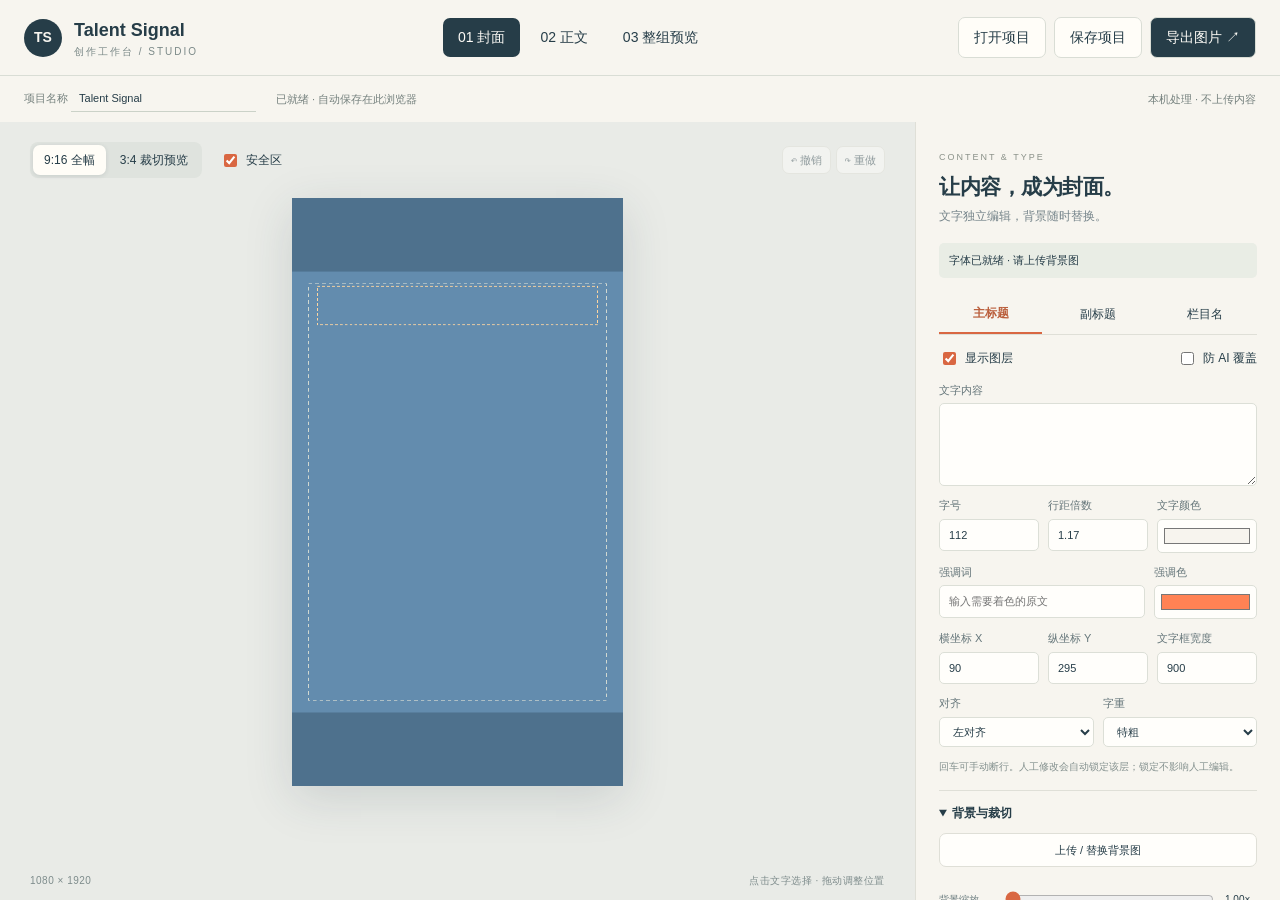
==== docs/index.html @ 7e623dcb "Publish integrated Talent Signal Studio for GitHub Pages" ====
<!doctype html>
<html lang="zh-CN"><head><meta charset="utf-8"><meta name="viewport" content="width=device-width,initial-scale=1"><title>Talent Signal · 创作工作台</title><link rel="stylesheet" href="studio.css"></head>
<body>
<header><div class="brand"><span>TS</span><div><strong>Talent Signal</strong><small>创作工作台 / STUDIO</small></div></div>
<nav aria-label="编辑模块"><button data-tab="cover" aria-selected="true">01 封面</button><button data-tab="body" aria-selected="false">02 正文</button><button data-tab="preview" aria-selected="false">03 整组预览</button></nav>
<div class="actions"><button id="open" disabled>打开项目</button><button id="save" disabled>保存项目</button><button id="export" class="primary" disabled>导出图片 ↗</button></div></header>
<div class="meta"><label>项目名称 <input id="name" value="Talent Signal" maxlength="100" disabled></label><span id="status" role="status">正在加载编辑器与本地字体…</span><span>本机处理 · 不上传内容</span></div>
<main id="workspace"><iframe id="cover" class="panel active" title="Talent Signal 封面编辑器" src="cover/index.html"></iframe><iframe id="body" class="panel" title="正文编辑器（不含封面）" src="body/index.html" inert></iframe>
<section id="preview" class="panel" inert><div class="preview-heading"><div><h1>从封面到最后一页。</h1><p>保留各自原始比例，不拉伸、不重复叠加标题。封面由 Talent Signal 标准编辑器渲染。</p></div><button id="refresh">刷新预览</button></div><div id="gallery"></div></section></main>
<dialog id="exportDialog"><form method="dialog"><h2>导出图片</h2><p>保持原尺寸：封面 1080×1920 / 1080×1440；正文 2160×3600。</p><label>范围<select id="scope"><option value="all">整组：封面 + 正文</option><option value="cover">仅封面</option><option value="body">仅正文</option></select></label><label>封面比例<select id="ratio"><option value="9:16">9:16 完整封面</option><option value="3:4">3:4 中央裁切</option></select></label><label>格式<select id="format"><option value="image/png">PNG 无损</option><option value="image/jpeg">JPG</option></select></label><p>多张图片打包为 ZIP，按顺序编号；封面不会进入正文排版引擎。</p><div class="dialog-actions"><button value="cancel">取消</button><button id="download" type="button" class="primary">开始导出</button></div></form></dialog>
<input id="file" type="file" accept=".json,application/json" hidden>
<script src="core.js"></script><script src="studio.js"></script></body></html>
---- docs/studio.css ----
:root{font:14px/1.5 -apple-system,BlinkMacSystemFont,"PingFang SC",sans-serif;color:#263d48;background:#e9ebe7}*{box-sizing:border-box}body{margin:0}button,input,select{font:inherit}button{cursor:pointer;border:1px solid #d9ddd5;background:#fffdf8;border-radius:7px;padding:9px 15px;color:inherit}button:hover{background:#e9ede5}button:disabled{opacity:.5;cursor:wait}button:focus-visible,input:focus-visible,select:focus-visible{outline:2px solid #d96742;outline-offset:3px}header{height:76px;display:flex;align-items:center;justify-content:space-between;padding:0 24px;gap:20px;background:#f7f5ef;border-bottom:1px solid #d9ddd5}.brand{display:flex;align-items:center;gap:12px}.brand>span{background:#263d48;color:#f7f5ef;border-radius:50%;width:38px;height:38px;display:grid;place-items:center;font-weight:800}.brand strong{font-size:18px}.brand small{display:block;color:#7b8988;font-size:10px;letter-spacing:2px}nav{display:flex;gap:5px}nav button{border:0;background:transparent}nav button[aria-selected=true]{background:#263d48;color:#fffdf8}.actions{display:flex;gap:8px}.primary{background:#263d48;color:#fffdf8}.primary:hover{background:#395762}.meta{height:46px;display:flex;gap:20px;align-items:center;padding:0 24px;background:#f7f5ef;font-size:11px;color:#75817e}.meta input{border:0;border-bottom:1px solid #cbd2c8;background:transparent;padding:4px 8px;color:#263d48;width:185px}.meta>span:last-child{margin-left:auto}#status.error{color:#ab402d}#workspace{height:calc(100vh - 122px);position:relative;overflow:hidden}.panel{position:absolute;inset:0;width:100%;height:100%;border:0;visibility:hidden;pointer-events:none}.panel.active{visibility:visible;pointer-events:auto}#preview{overflow:auto;padding:28px 36px}.preview-heading{display:flex;justify-content:space-between;align-items:center;margin-bottom:24px}.preview-heading h1{font-size:24px;margin:0 0 8px}.preview-heading p{font-size:12px;color:#748581;margin:0}#gallery{display:grid;grid-template-columns:repeat(auto-fill,minmax(220px,1fr));gap:26px;align-items:start}figure{margin:0}figure img{width:100%;display:block;box-shadow:0 8px 28px #263d4820}figcaption{margin-top:10px;font-size:12px}.empty{padding:30px;border:1px dashed #9aa99f;border-radius:10px;color:#76847d}dialog{border:1px solid #d9ddd5;border-radius:14px;background:#f7f5ef;color:inherit;width:min(500px,92vw);padding:28px}dialog::backdrop{background:#132b3880}dialog h2{margin:0 0 15px}dialog p{font-size:12px;color:#748581}dialog label{display:block;margin:15px 0}dialog select{display:block;width:100%;padding:9px;margin-top:5px;border:1px solid #ccd3c9;border-radius:5px;background:#fffdf8}.dialog-actions{display:flex;justify-content:flex-end;gap:10px;margin-top:24px}@media(max-width:1050px){header{height:120px;flex-wrap:wrap;gap:8px;padding:12px}nav{order:3;width:100%;justify-content:center}.meta{padding:0 12px}.meta>span:last-child{display:none}#workspace{height:calc(100vh - 166px)}.actions button{padding:8px}.brand strong{font-size:15px}#preview{padding:20px}}
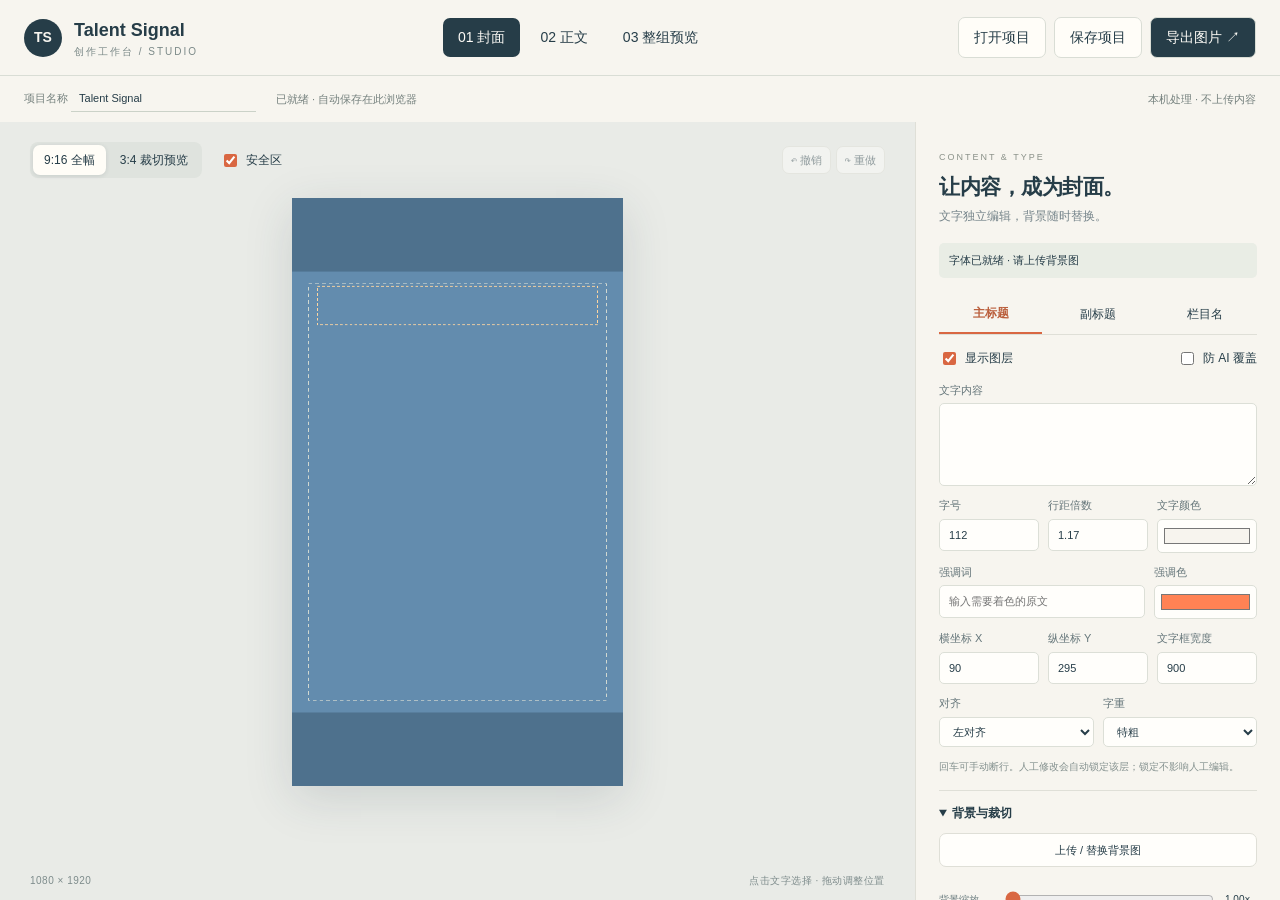
==== commit 0232e37b: "Version footer resources to refresh cached Z Jobs options" ====
--- a/docs/index.html
+++ b/docs/index.html
@@ -5,8 +5,8 @@
 <nav aria-label="编辑模块"><button data-tab="cover" aria-selected="true">01 封面</button><button data-tab="body" aria-selected="false">02 正文</button><button data-tab="preview" aria-selected="false">03 整组预览</button></nav>
 <div class="actions"><button id="open" disabled>打开项目</button><button id="save" disabled>保存项目</button><button id="export" class="primary" disabled>导出图片 ↗</button></div></header>
 <div class="meta"><label>项目名称 <input id="name" value="Talent Signal" maxlength="100" disabled></label><span id="status" role="status">正在加载编辑器与本地字体…</span><span>本机处理 · 不上传内容</span></div>
-<main id="workspace"><iframe id="cover" class="panel active" title="Talent Signal 封面编辑器" src="cover/index.html"></iframe><iframe id="body" class="panel" title="正文编辑器（不含封面）" src="body/index.html" inert></iframe>
+<main id="workspace"><iframe id="cover" class="panel active" title="Talent Signal 封面编辑器" src="cover/index.html"></iframe><iframe id="body" class="panel" title="正文编辑器（不含封面）" src="body/index.html?v=20260923-zjobs-1" inert></iframe>
 <section id="preview" class="panel" inert><div class="preview-heading"><div><h1>从封面到最后一页。</h1><p>保留各自原始比例，不拉伸、不重复叠加标题。封面由 Talent Signal 标准编辑器渲染。</p></div><button id="refresh">刷新预览</button></div><div id="gallery"></div></section></main>
 <dialog id="exportDialog"><form method="dialog"><h2>导出图片</h2><p>保持原尺寸：封面 1080×1920 / 1080×1440；正文 2160×3600。</p><label>范围<select id="scope"><option value="all">整组：封面 + 正文</option><option value="cover">仅封面</option><option value="body">仅正文</option></select></label><label>封面比例<select id="ratio"><option value="9:16">9:16 完整封面</option><option value="3:4">3:4 中央裁切</option></select></label><label>格式<select id="format"><option value="image/png">PNG 无损</option><option value="image/jpeg">JPG</option></select></label><p>多张图片打包为 ZIP，按顺序编号；封面不会进入正文排版引擎。</p><div class="dialog-actions"><button value="cancel">取消</button><button id="download" type="button" class="primary">开始导出</button></div></form></dialog>
 <input id="file" type="file" accept=".json,application/json" hidden>
-<script src="core.js"></script><script src="studio.js"></script></body></html>
+<script src="core.js?v=20260923-zjobs-1"></script><script src="studio.js"></script></body></html>
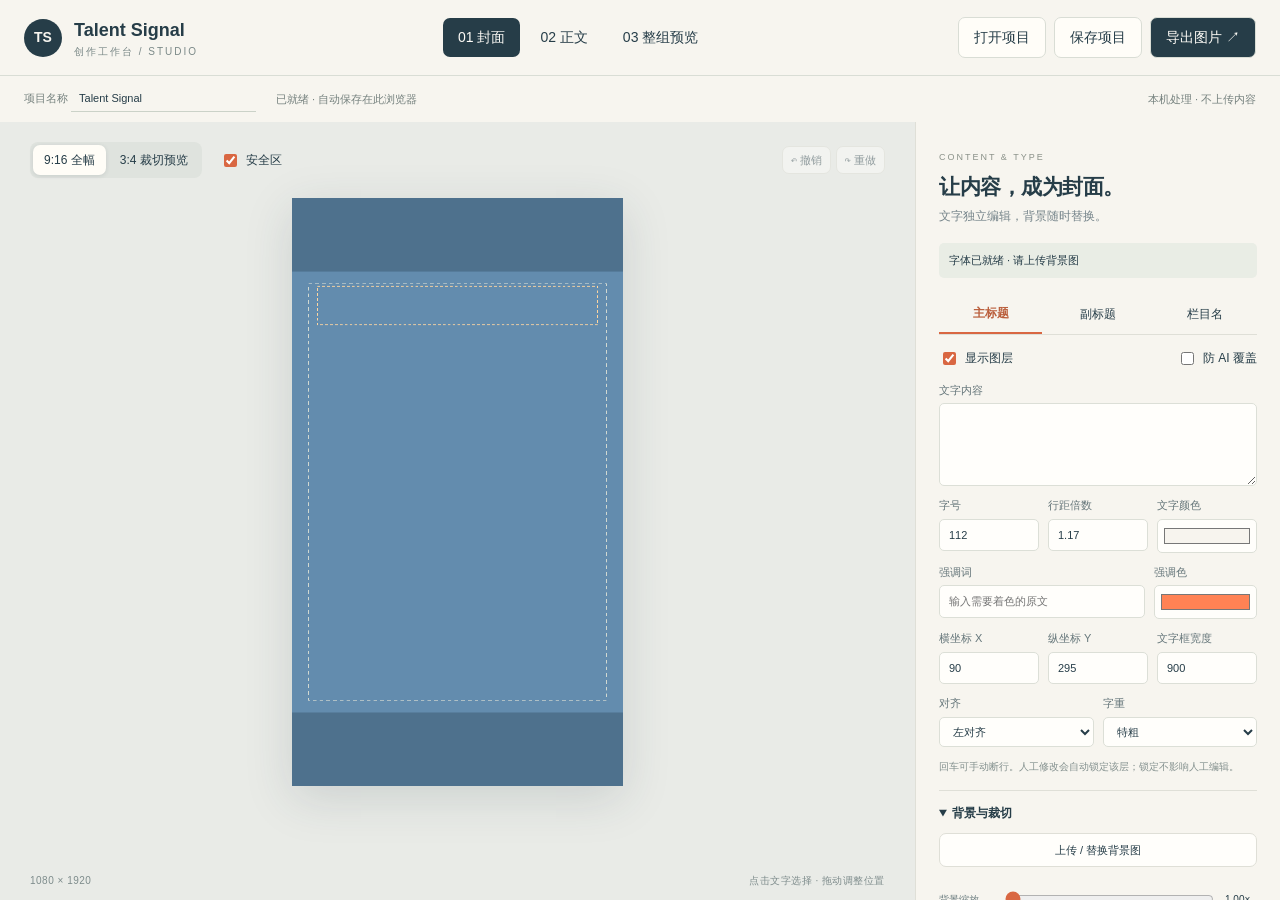
==== commit 8dd0b62f: "Add custom footer colors and heading color controls" ====
--- a/docs/index.html
+++ b/docs/index.html
@@ -5,8 +5,8 @@
 <nav aria-label="编辑模块"><button data-tab="cover" aria-selected="true">01 封面</button><button data-tab="body" aria-selected="false">02 正文</button><button data-tab="preview" aria-selected="false">03 整组预览</button></nav>
 <div class="actions"><button id="open" disabled>打开项目</button><button id="save" disabled>保存项目</button><button id="export" class="primary" disabled>导出图片 ↗</button></div></header>
 <div class="meta"><label>项目名称 <input id="name" value="Talent Signal" maxlength="100" disabled></label><span id="status" role="status">正在加载编辑器与本地字体…</span><span>本机处理 · 不上传内容</span></div>
-<main id="workspace"><iframe id="cover" class="panel active" title="Talent Signal 封面编辑器" src="cover/index.html"></iframe><iframe id="body" class="panel" title="正文编辑器（不含封面）" src="body/index.html?v=20260923-zjobs-1" inert></iframe>
+<main id="workspace"><iframe id="cover" class="panel active" title="Talent Signal 封面编辑器" src="cover/index.html"></iframe><iframe id="body" class="panel" title="正文编辑器（不含封面）" src="body/index.html?v=20260923-colors-1" inert></iframe>
 <section id="preview" class="panel" inert><div class="preview-heading"><div><h1>从封面到最后一页。</h1><p>保留各自原始比例，不拉伸、不重复叠加标题。封面由 Talent Signal 标准编辑器渲染。</p></div><button id="refresh">刷新预览</button></div><div id="gallery"></div></section></main>
 <dialog id="exportDialog"><form method="dialog"><h2>导出图片</h2><p>保持原尺寸：封面 1080×1920 / 1080×1440；正文 2160×3600。</p><label>范围<select id="scope"><option value="all">整组：封面 + 正文</option><option value="cover">仅封面</option><option value="body">仅正文</option></select></label><label>封面比例<select id="ratio"><option value="9:16">9:16 完整封面</option><option value="3:4">3:4 中央裁切</option></select></label><label>格式<select id="format"><option value="image/png">PNG 无损</option><option value="image/jpeg">JPG</option></select></label><p>多张图片打包为 ZIP，按顺序编号；封面不会进入正文排版引擎。</p><div class="dialog-actions"><button value="cancel">取消</button><button id="download" type="button" class="primary">开始导出</button></div></form></dialog>
 <input id="file" type="file" accept=".json,application/json" hidden>
-<script src="core.js?v=20260923-zjobs-1"></script><script src="studio.js"></script></body></html>
+<script src="core.js?v=20260923-colors-1"></script><script src="studio.js"></script></body></html>
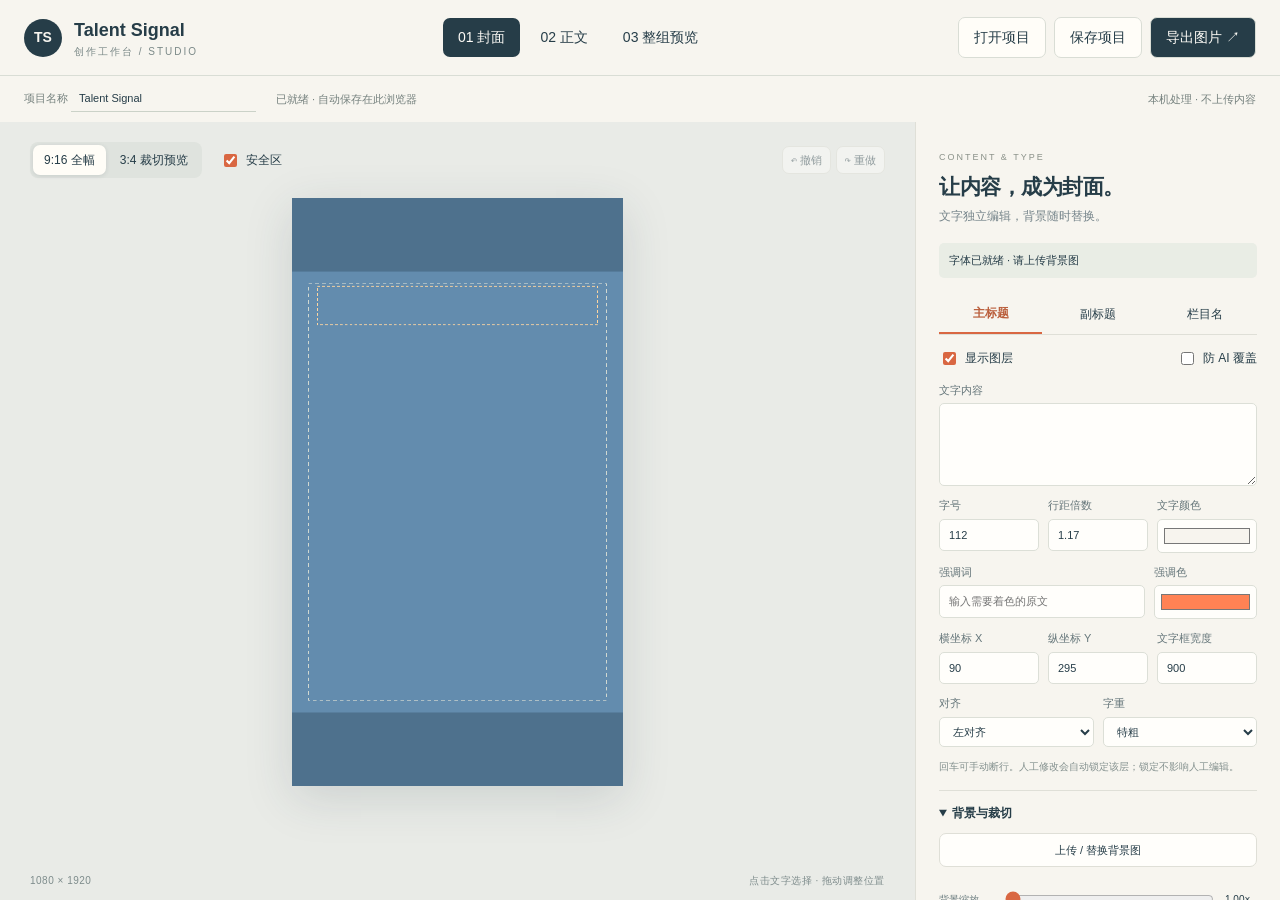
==== commit 7152ac5c: "Add configurable body margins and manual page editing" ====
--- a/docs/index.html
+++ b/docs/index.html
@@ -5,8 +5,8 @@
 <nav aria-label="编辑模块"><button data-tab="cover" aria-selected="true">01 封面</button><button data-tab="body" aria-selected="false">02 正文</button><button data-tab="preview" aria-selected="false">03 整组预览</button></nav>
 <div class="actions"><button id="open" disabled>打开项目</button><button id="save" disabled>保存项目</button><button id="export" class="primary" disabled>导出图片 ↗</button></div></header>
 <div class="meta"><label>项目名称 <input id="name" value="Talent Signal" maxlength="100" disabled></label><span id="status" role="status">正在加载编辑器与本地字体…</span><span>本机处理 · 不上传内容</span></div>
-<main id="workspace"><iframe id="cover" class="panel active" title="Talent Signal 封面编辑器" src="cover/index.html"></iframe><iframe id="body" class="panel" title="正文编辑器（不含封面）" src="body/index.html?v=20260923-colors-1" inert></iframe>
+<main id="workspace"><iframe id="cover" class="panel active" title="Talent Signal 封面编辑器" src="cover/index.html"></iframe><iframe id="body" class="panel" title="正文编辑器（不含封面）" src="body/index.html?v=20260923-layout-1" inert></iframe>
 <section id="preview" class="panel" inert><div class="preview-heading"><div><h1>从封面到最后一页。</h1><p>保留各自原始比例，不拉伸、不重复叠加标题。封面由 Talent Signal 标准编辑器渲染。</p></div><button id="refresh">刷新预览</button></div><div id="gallery"></div></section></main>
 <dialog id="exportDialog"><form method="dialog"><h2>导出图片</h2><p>保持原尺寸：封面 1080×1920 / 1080×1440；正文 2160×3600。</p><label>范围<select id="scope"><option value="all">整组：封面 + 正文</option><option value="cover">仅封面</option><option value="body">仅正文</option></select></label><label>封面比例<select id="ratio"><option value="9:16">9:16 完整封面</option><option value="3:4">3:4 中央裁切</option></select></label><label>格式<select id="format"><option value="image/png">PNG 无损</option><option value="image/jpeg">JPG</option></select></label><p>多张图片打包为 ZIP，按顺序编号；封面不会进入正文排版引擎。</p><div class="dialog-actions"><button value="cancel">取消</button><button id="download" type="button" class="primary">开始导出</button></div></form></dialog>
 <input id="file" type="file" accept=".json,application/json" hidden>
-<script src="core.js?v=20260923-colors-1"></script><script src="studio.js"></script></body></html>
+<script src="core.js?v=20260923-layout-1"></script><script src="studio.js"></script></body></html>
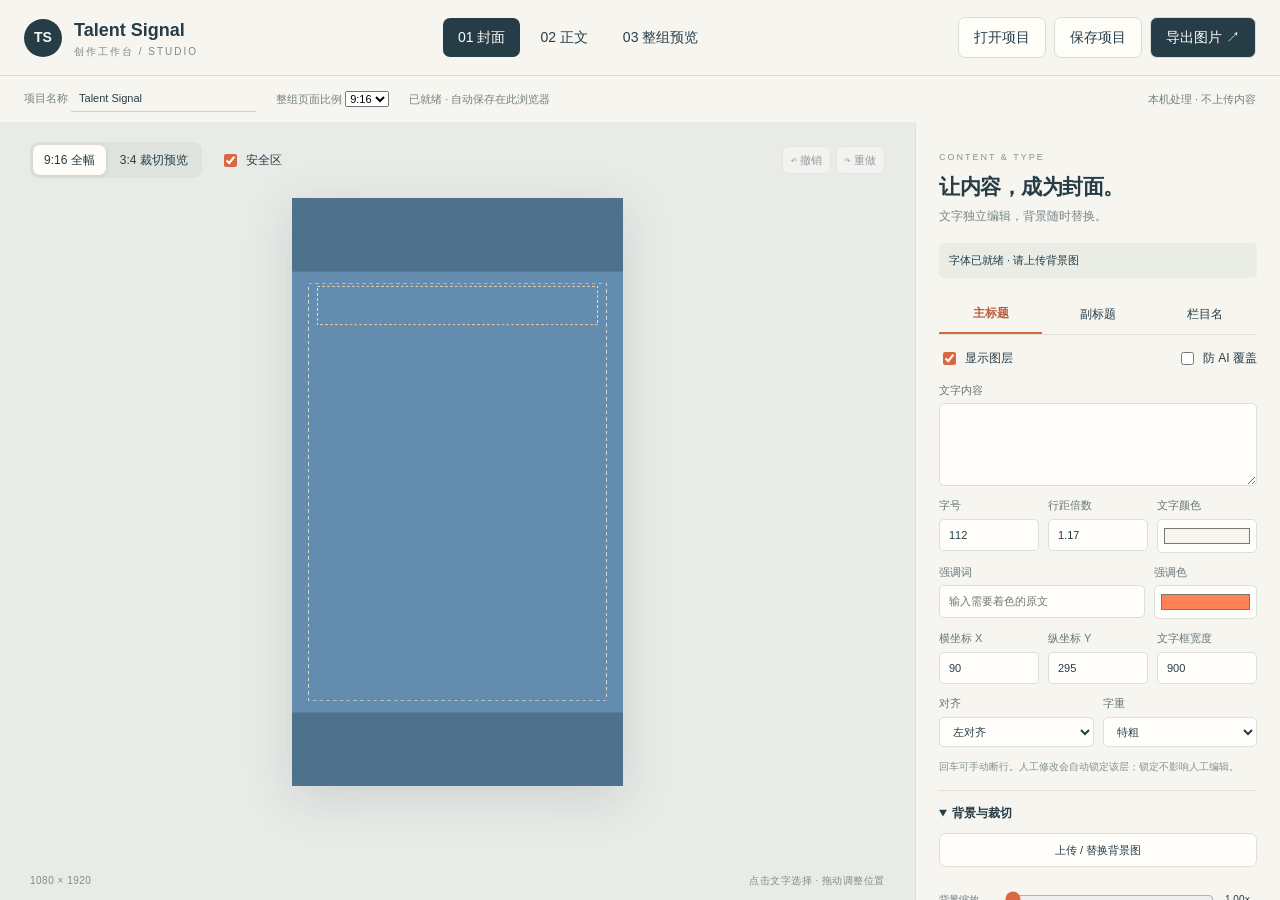
==== commit 35c8c1ab: "Unify cover and body page ratios with reflow and persistence" ====
--- a/docs/index.html
+++ b/docs/index.html
@@ -4,9 +4,9 @@
 <header><div class="brand"><span>TS</span><div><strong>Talent Signal</strong><small>创作工作台 / STUDIO</small></div></div>
 <nav aria-label="编辑模块"><button data-tab="cover" aria-selected="true">01 封面</button><button data-tab="body" aria-selected="false">02 正文</button><button data-tab="preview" aria-selected="false">03 整组预览</button></nav>
 <div class="actions"><button id="open" disabled>打开项目</button><button id="save" disabled>保存项目</button><button id="export" class="primary" disabled>导出图片 ↗</button></div></header>
-<div class="meta"><label>项目名称 <input id="name" value="Talent Signal" maxlength="100" disabled></label><span id="status" role="status">正在加载编辑器与本地字体…</span><span>本机处理 · 不上传内容</span></div>
-<main id="workspace"><iframe id="cover" class="panel active" title="Talent Signal 封面编辑器" src="cover/index.html"></iframe><iframe id="body" class="panel" title="正文编辑器（不含封面）" src="body/index.html?v=20260923-layout-1" inert></iframe>
-<section id="preview" class="panel" inert><div class="preview-heading"><div><h1>从封面到最后一页。</h1><p>保留各自原始比例，不拉伸、不重复叠加标题。封面由 Talent Signal 标准编辑器渲染。</p></div><button id="refresh">刷新预览</button></div><div id="gallery"></div></section></main>
-<dialog id="exportDialog"><form method="dialog"><h2>导出图片</h2><p>保持原尺寸：封面 1080×1920 / 1080×1440；正文 2160×3600。</p><label>范围<select id="scope"><option value="all">整组：封面 + 正文</option><option value="cover">仅封面</option><option value="body">仅正文</option></select></label><label>封面比例<select id="ratio"><option value="9:16">9:16 完整封面</option><option value="3:4">3:4 中央裁切</option></select></label><label>格式<select id="format"><option value="image/png">PNG 无损</option><option value="image/jpeg">JPG</option></select></label><p>多张图片打包为 ZIP，按顺序编号；封面不会进入正文排版引擎。</p><div class="dialog-actions"><button value="cancel">取消</button><button id="download" type="button" class="primary">开始导出</button></div></form></dialog>
+<div class="meta"><label>项目名称 <input id="name" value="Talent Signal" maxlength="100" disabled></label><label>整组页面比例 <select id="ratio" disabled><option value="9:16">9:16</option><option value="3:4">3:4</option></select></label><span id="status" role="status">正在加载编辑器与本地字体…</span><span>本机处理 · 不上传内容</span></div>
+<main id="workspace"><iframe id="cover" class="panel active" title="Talent Signal 封面编辑器" src="cover/index.html"></iframe><iframe id="body" class="panel" title="正文编辑器（不含封面）" src="body/index.html?v=20260923-ratio-1" inert></iframe>
+<section id="preview" class="panel" inert><div class="preview-heading"><div><h1>从封面到最后一页。</h1><p>封面与正文使用统一比例；正文按画布重新排版。封面由 Talent Signal 标准编辑器渲染。</p></div><button id="refresh">刷新预览</button></div><div id="gallery"></div></section></main>
+<dialog id="exportDialog"><form method="dialog"><h2>导出图片</h2><p>使用顶部「整组页面比例」：9:16 或 3:4。正文以 2 倍分辨率导出。</p><label>范围<select id="scope"><option value="all">整组：封面 + 正文</option><option value="cover">仅封面</option><option value="body">仅正文</option></select></label><label>格式<select id="format"><option value="image/png">PNG 无损</option><option value="image/jpeg">JPG</option></select></label><p>多张图片打包为 ZIP，按顺序编号；封面不会进入正文排版引擎。</p><div class="dialog-actions"><button value="cancel">取消</button><button id="download" type="button" class="primary">开始导出</button></div></form></dialog>
 <input id="file" type="file" accept=".json,application/json" hidden>
-<script src="core.js?v=20260923-layout-1"></script><script src="studio.js"></script></body></html>
+<script src="core.js?v=20260923-ratio-1"></script><script src="studio.js?v=20260923-ratio-1"></script></body></html>
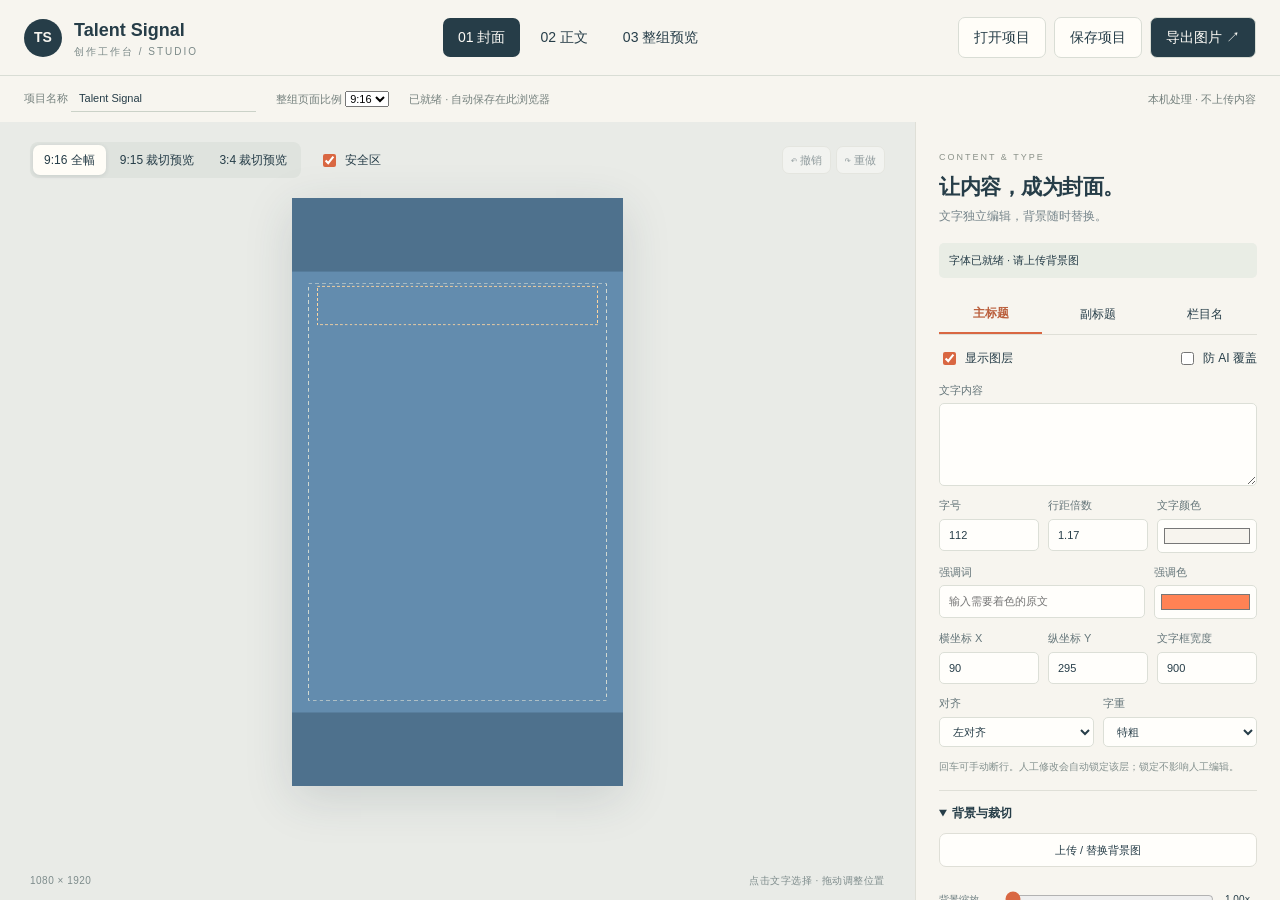
==== commit 67ae7ef3: "Add 9:15 group ratio and cover crop preview export" ====
--- a/docs/index.html
+++ b/docs/index.html
@@ -4,9 +4,9 @@
 <header><div class="brand"><span>TS</span><div><strong>Talent Signal</strong><small>创作工作台 / STUDIO</small></div></div>
 <nav aria-label="编辑模块"><button data-tab="cover" aria-selected="true">01 封面</button><button data-tab="body" aria-selected="false">02 正文</button><button data-tab="preview" aria-selected="false">03 整组预览</button></nav>
 <div class="actions"><button id="open" disabled>打开项目</button><button id="save" disabled>保存项目</button><button id="export" class="primary" disabled>导出图片 ↗</button></div></header>
-<div class="meta"><label>项目名称 <input id="name" value="Talent Signal" maxlength="100" disabled></label><label>整组页面比例 <select id="ratio" disabled><option value="9:16">9:16</option><option value="3:4">3:4</option></select></label><span id="status" role="status">正在加载编辑器与本地字体…</span><span>本机处理 · 不上传内容</span></div>
-<main id="workspace"><iframe id="cover" class="panel active" title="Talent Signal 封面编辑器" src="cover/index.html"></iframe><iframe id="body" class="panel" title="正文编辑器（不含封面）" src="body/index.html?v=20260923-ratio-1" inert></iframe>
+<div class="meta"><label>项目名称 <input id="name" value="Talent Signal" maxlength="100" disabled></label><label>整组页面比例 <select id="ratio" disabled><option value="9:16">9:16</option><option value="9:15">9:15</option><option value="3:4">3:4</option></select></label><span id="status" role="status">正在加载编辑器与本地字体…</span><span>本机处理 · 不上传内容</span></div>
+<main id="workspace"><iframe id="cover" class="panel active" title="Talent Signal 封面编辑器" src="cover/index.html?v=ratio915"></iframe><iframe id="body" class="panel" title="正文编辑器（不含封面）" src="body/index.html?v=20260923-ratio915-1" inert></iframe>
 <section id="preview" class="panel" inert><div class="preview-heading"><div><h1>从封面到最后一页。</h1><p>封面与正文使用统一比例；正文按画布重新排版。封面由 Talent Signal 标准编辑器渲染。</p></div><button id="refresh">刷新预览</button></div><div id="gallery"></div></section></main>
-<dialog id="exportDialog"><form method="dialog"><h2>导出图片</h2><p>使用顶部「整组页面比例」：9:16 或 3:4。正文以 2 倍分辨率导出。</p><label>范围<select id="scope"><option value="all">整组：封面 + 正文</option><option value="cover">仅封面</option><option value="body">仅正文</option></select></label><label>格式<select id="format"><option value="image/png">PNG 无损</option><option value="image/jpeg">JPG</option></select></label><p>多张图片打包为 ZIP，按顺序编号；封面不会进入正文排版引擎。</p><div class="dialog-actions"><button value="cancel">取消</button><button id="download" type="button" class="primary">开始导出</button></div></form></dialog>
+<dialog id="exportDialog"><form method="dialog"><h2>导出图片</h2><p>使用顶部「整组页面比例」：9:16、9:15 或 3:4。正文以 2 倍分辨率导出。</p><label>范围<select id="scope"><option value="all">整组：封面 + 正文</option><option value="cover">仅封面</option><option value="body">仅正文</option></select></label><label>格式<select id="format"><option value="image/png">PNG 无损</option><option value="image/jpeg">JPG</option></select></label><p>多张图片打包为 ZIP，按顺序编号；封面不会进入正文排版引擎。</p><div class="dialog-actions"><button value="cancel">取消</button><button id="download" type="button" class="primary">开始导出</button></div></form></dialog>
 <input id="file" type="file" accept=".json,application/json" hidden>
-<script src="core.js?v=20260923-ratio-1"></script><script src="studio.js?v=20260923-ratio-1"></script></body></html>
+<script src="core.js?v=20260923-ratio915-1"></script><script src="studio.js?v=20260923-ratio915-1"></script></body></html>
